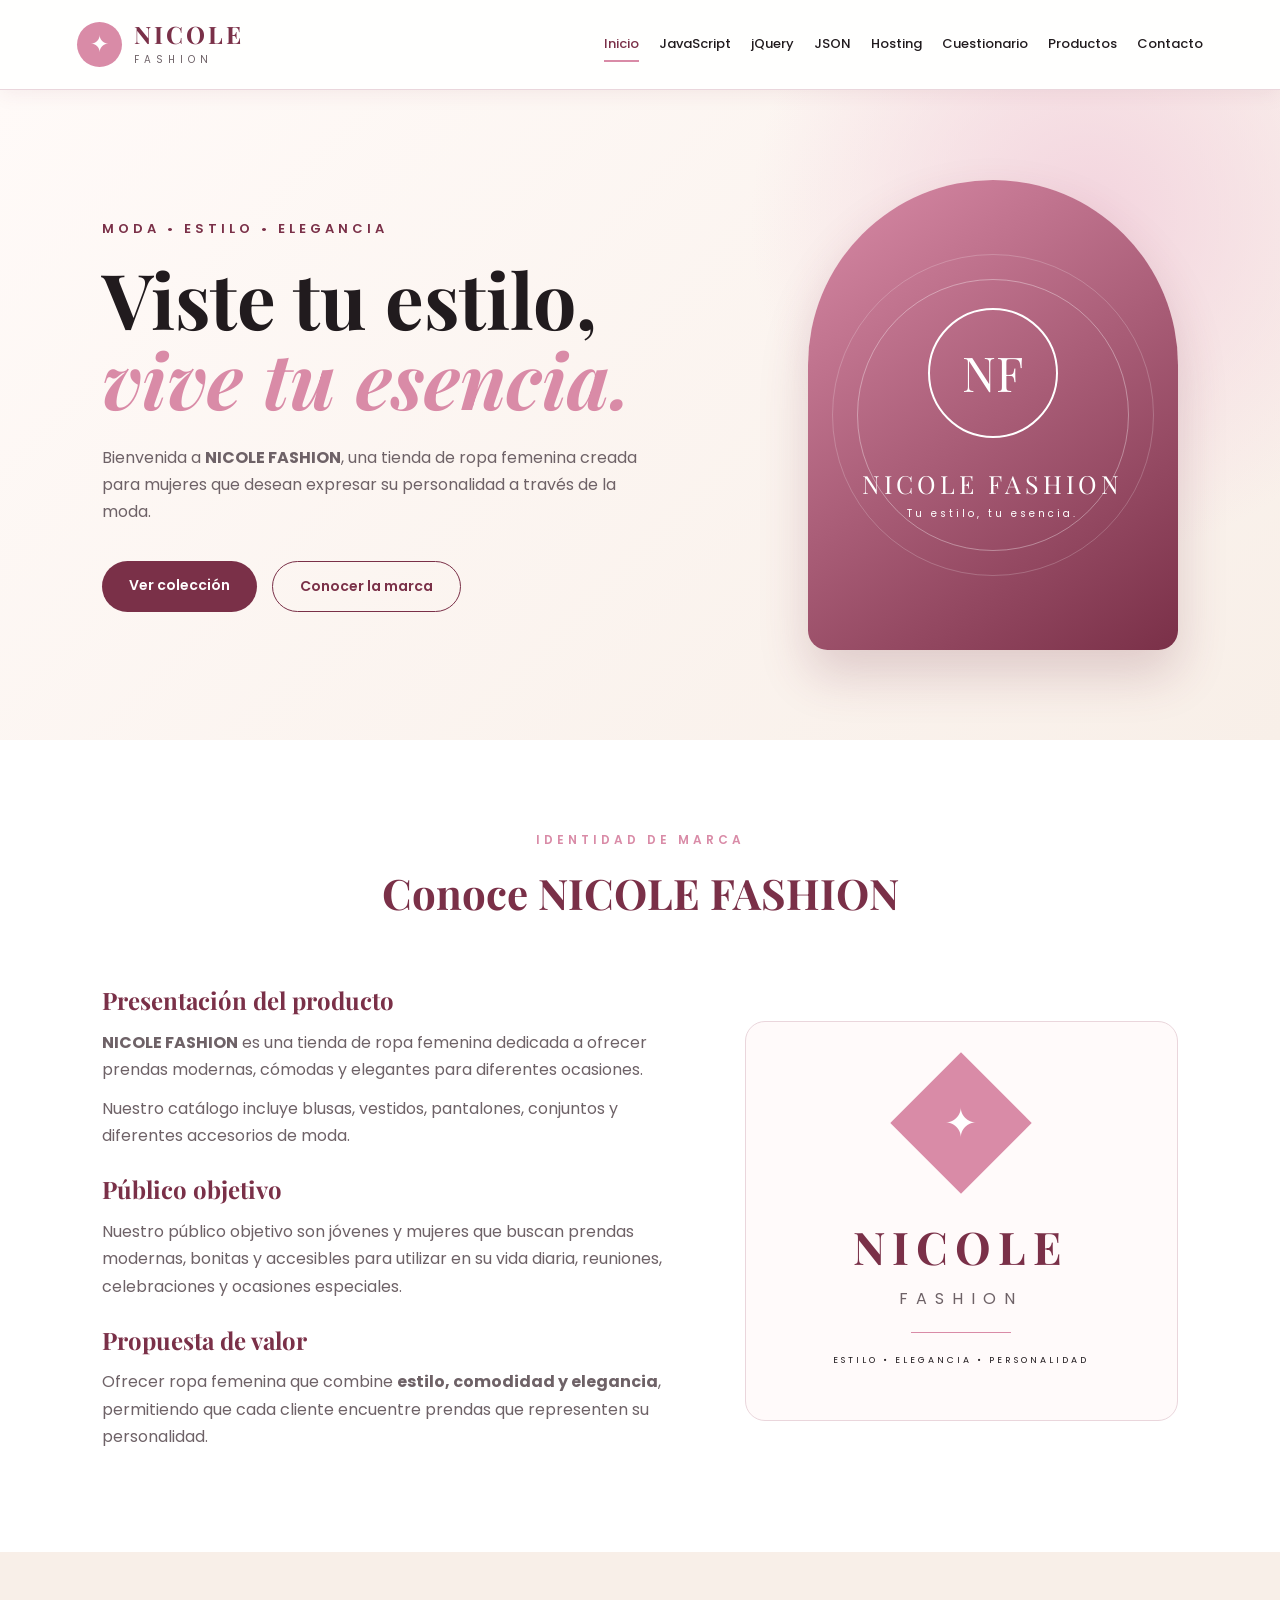
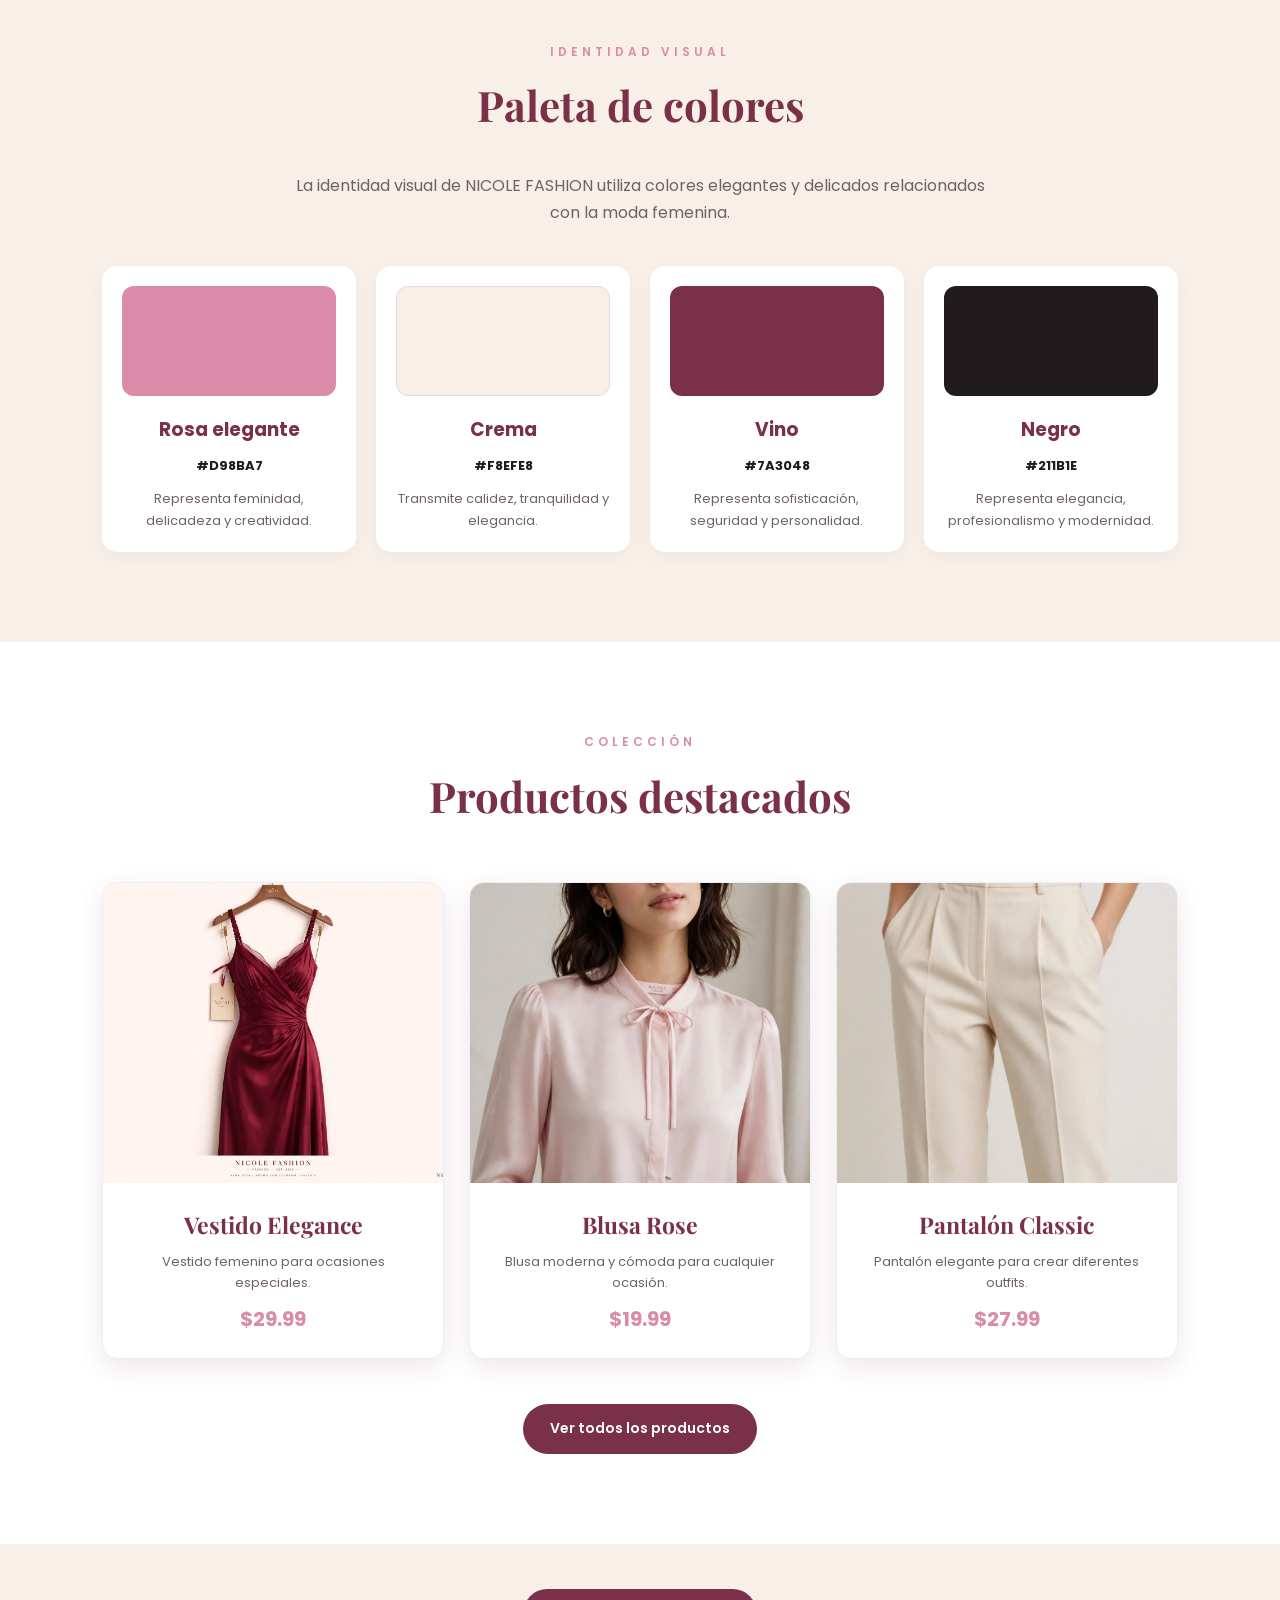
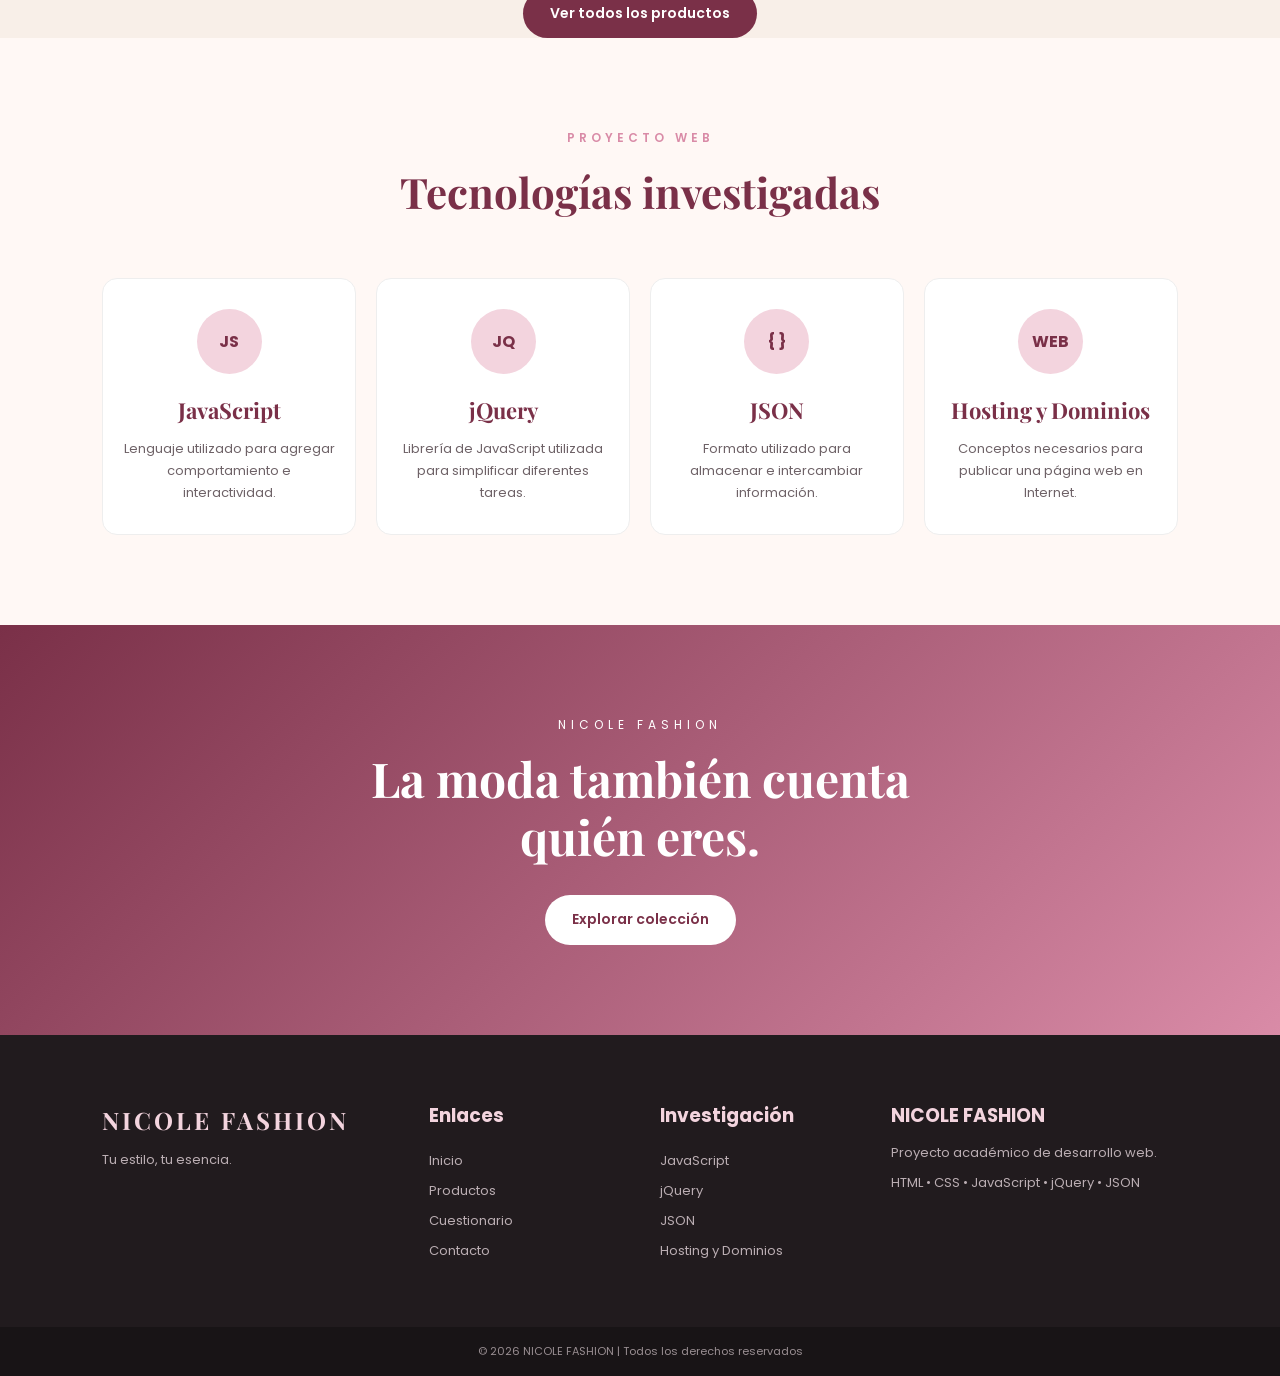
==== index.html @ 77bfb0a4 "first commit" ====
<!DOCTYPE html>
<html lang="es">
<head>
    <meta charset="UTF-8">
    <meta name="viewport" content="width=device-width, initial-scale=1.0">

    <title>NICOLE FASHION | Tienda de Ropa</title>

    <link rel="stylesheet" href="style.css">

    <!-- Fuente -->
    <link rel="preconnect" href="https://fonts.googleapis.com">
    <link rel="preconnect" href="https://fonts.gstatic.com" crossorigin>
    <link href="https://fonts.googleapis.com/css2?family=Playfair+Display:wght@500;600;700&family=Poppins:wght@300;400;500;600&display=swap" rel="stylesheet">
</head>

<body>

    <!-- =========================
         ENCABEZADO
    ========================== -->

    <header class="header">

        <div class="logo">
            <span class="logo-icon">✦</span>
            <div>
                <h1>NICOLE</h1>
                <p>FASHION</p>
            </div>
        </div>

        <nav class="navbar">
            <a href="index.html" class="activo">Inicio</a>
            <a href="javascript.html">JavaScript</a>
            <a href="jquery.html">jQuery</a>
            <a href="json.html">JSON</a>
            <a href="hosting.html">Hosting</a>
            <a href="cuestionario.html">Cuestionario</a>
            <a href="productos.html">Productos</a>
            <a href="contacto.html">Contacto</a>
        </nav>

    </header>


    <!-- =========================
         HERO / PRESENTACIÓN
    ========================== -->

    <section class="hero">

        <div class="hero-text">

            <p class="subtitulo">MODA • ESTILO • ELEGANCIA</p>

            <h2>
                Viste tu estilo,<br>
                <span>vive tu esencia.</span>
            </h2>

            <p>
                Bienvenida a <strong>NICOLE FASHION</strong>, una tienda de
                ropa femenina creada para mujeres que desean expresar
                su personalidad a través de la moda.
            </p>

            <div class="botones">

                <a href="productos.html" class="btn-principal">
                    Ver colección
                </a>

                <a href="#marca" class="btn-secundario">
                    Conocer la marca
                </a>

            </div>

        </div>


        <div class="hero-card">

            <div class="fashion-circle">
                <span>NF</span>
            </div>

            <p>NICOLE FASHION</p>
            <small>Tu estilo, tu esencia.</small>

        </div>

    </section>


    <!-- =========================
         IDENTIDAD DE MARCA
    ========================== -->

    <section class="marca" id="marca">

        <div class="titulo-seccion">
            <p>IDENTIDAD DE MARCA</p>
            <h2>Conoce NICOLE FASHION</h2>
        </div>

        <div class="marca-contenido">

            <div class="marca-texto">

                <h3>Presentación del producto</h3>

                <p>
                    <strong>NICOLE FASHION</strong> es una tienda de ropa
                    femenina dedicada a ofrecer prendas modernas, cómodas
                    y elegantes para diferentes ocasiones.
                </p>

                <p>
                    Nuestro catálogo incluye blusas, vestidos, pantalones,
                    conjuntos y diferentes accesorios de moda.
                </p>

                <h3>Público objetivo</h3>

                <p>
                    Nuestro público objetivo son jóvenes y mujeres que
                    buscan prendas modernas, bonitas y accesibles para
                    utilizar en su vida diaria, reuniones, celebraciones
                    y ocasiones especiales.
                </p>

                <h3>Propuesta de valor</h3>

                <p>
                    Ofrecer ropa femenina que combine
                    <strong>estilo, comodidad y elegancia</strong>,
                    permitiendo que cada cliente encuentre prendas que
                    representen su personalidad.
                </p>

            </div>


            <div class="logo-grande">

                <div class="logo-diamante">
                    <span>✦</span>
                </div>

                <h2>NICOLE</h2>
                <p>FASHION</p>

                <div class="linea-logo"></div>

                <small>ESTILO • ELEGANCIA • PERSONALIDAD</small>

            </div>

        </div>

    </section>


    <!-- =========================
         PALETA DE COLORES
    ========================== -->

    <section class="colores">

        <div class="titulo-seccion">
            <p>IDENTIDAD VISUAL</p>
            <h2>Paleta de colores</h2>
        </div>

        <p class="descripcion">
            La identidad visual de NICOLE FASHION utiliza colores
            elegantes y delicados relacionados con la moda femenina.
        </p>


        <div class="colores-grid">

            <div class="color-card">

                <div class="color-muestra rosa"></div>

                <h3>Rosa elegante</h3>

                <strong>#D98BA7</strong>

                <p>
                    Representa feminidad, delicadeza y creatividad.
                </p>

            </div>


            <div class="color-card">

                <div class="color-muestra crema"></div>

                <h3>Crema</h3>

                <strong>#F8EFE8</strong>

                <p>
                    Transmite calidez, tranquilidad y elegancia.
                </p>

            </div>


            <div class="color-card">

                <div class="color-muestra vino"></div>

                <h3>Vino</h3>

                <strong>#7A3048</strong>

                <p>
                    Representa sofisticación, seguridad y personalidad.
                </p>

            </div>


            <div class="color-card">

                <div class="color-muestra oscuro"></div>

                <h3>Negro</h3>

                <strong>#211B1E</strong>

                <p>
                    Representa elegancia, profesionalismo y modernidad.
                </p>

            </div>

        </div>

    </section>


 <!-- =========================
     PRODUCTOS DESTACADOS
========================== -->

<section class="destacados">

    <div class="titulo-seccion">
        <p>COLECCIÓN</p>
        <h2>Productos destacados</h2>
    </div>

    <div class="productos-preview">

        <!-- VESTIDO -->
        <article class="producto">

            <div class="producto-imagen">
                <img src="vestido.jpeg" alt="Vestido Elegance">
            </div>

            <div class="producto-info">
                <h3>Vestido Elegance</h3>
                <p>Vestido femenino para ocasiones especiales.</p>
                <strong>$29.99</strong>
            </div>

        </article>


        <!-- BLUSA -->
        <article class="producto">

            <div class="producto-imagen">
                <img src="camisa.jpeg" alt="Blusa Rose">
            </div>

            <div class="producto-info">
                <h3>Blusa Rose</h3>
                <p>Blusa moderna y cómoda para cualquier ocasión.</p>
                <strong>$19.99</strong>
            </div>

        </article>


        <!-- PANTALÓN -->
        <article class="producto">

            <div class="producto-imagen">
                <img src="pantalon.jpeg" alt="Pantalón Classic">
            </div>

            <div class="producto-info">
                <h3>Pantalón Classic</h3>
                <p>Pantalón elegante para crear diferentes outfits.</p>
                <strong>$27.99</strong>
            </div>

        </article>

    </div>

    <a href="productos.html" class="btn-principal boton-productos">
        Ver todos los productos
    </a>

</section>

        </div>


        <a href="productos.html" class="btn-principal boton-productos">
            Ver todos los productos
        </a>

    </section>


    <!-- =========================
         TECNOLOGÍAS
    ========================== -->

    <section class="tecnologias">

        <div class="titulo-seccion">

            <p>PROYECTO WEB</p>

            <h2>
                Tecnologías investigadas
            </h2>

        </div>


        <div class="tecnologias-grid">

            <a href="javascript.html" class="tec-card">
                <span>JS</span>
                <h3>JavaScript</h3>
                <p>
                    Lenguaje utilizado para agregar
                    comportamiento e interactividad.
                </p>
            </a>


            <a href="jquery.html" class="tec-card">
                <span>JQ</span>
                <h3>jQuery</h3>
                <p>
                    Librería de JavaScript utilizada para
                    simplificar diferentes tareas.
                </p>
            </a>


            <a href="json.html" class="tec-card">
                <span>{ }</span>
                <h3>JSON</h3>
                <p>
                    Formato utilizado para almacenar
                    e intercambiar información.
                </p>
            </a>


            <a href="hosting.html" class="tec-card">
                <span>WEB</span>
                <h3>Hosting y Dominios</h3>
                <p>
                    Conceptos necesarios para publicar
                    una página web en Internet.
                </p>
            </a>

        </div>

    </section>


    <!-- =========================
         LLAMADA FINAL
    ========================== -->

    <section class="llamada">

        <div>

            <p>NICOLE FASHION</p>

            <h2>
                La moda también cuenta<br>
                quién eres.
            </h2>

            <a href="productos.html" class="btn-blanco">
                Explorar colección
            </a>

        </div>

    </section>


    <!-- =========================
         PIE DE PÁGINA
    ========================== -->

    <footer>

        <div class="footer-logo">
            <h2>NICOLE FASHION</h2>
            <p>Tu estilo, tu esencia.</p>
        </div>


        <div class="footer-links">

            <h3>Enlaces</h3>

            <a href="index.html">Inicio</a>
            <a href="productos.html">Productos</a>
            <a href="cuestionario.html">Cuestionario</a>
            <a href="contacto.html">Contacto</a>

        </div>


        <div class="footer-links">

            <h3>Investigación</h3>

            <a href="javascript.html">JavaScript</a>
            <a href="jquery.html">jQuery</a>
            <a href="json.html">JSON</a>
            <a href="hosting.html">Hosting y Dominios</a>

        </div>


        <div class="footer-info">

            <h3>NICOLE FASHION</h3>

            <p>
                Proyecto académico de desarrollo web.
            </p>

            <p>
                HTML • CSS • JavaScript • jQuery • JSON
            </p>

        </div>

    </footer>


    <div class="copyright">

        <p>
            © 2026 NICOLE FASHION | Todos los derechos reservados
        </p>

    </div>


    <script src="script.js"></script>

</body>
</html>
---- style.css ----
/* =========================================
   NICOLE FASHION
   ESTILOS GENERALES
========================================= */

* {
    margin: 0;
    padding: 0;
    box-sizing: border-box;
}

html {
    scroll-behavior: smooth;
}

body {
    font-family: 'Poppins', sans-serif;
    background: #F8EFE8;
    color: #211B1E;
    line-height: 1.7;
}


/* =========================================
   VARIABLES
========================================= */

:root {

    --rosa: #D98BA7;
    --rosa-claro: #F3D4DE;
    --crema: #F8EFE8;
    --vino: #7A3048;
    --oscuro: #211B1E;
    --blanco: #FFFFFF;
    --gris: #6E6267;

}


/* =========================================
   HEADER
========================================= */

.header {

    width: 100%;
    min-height: 90px;

    display: flex;
    align-items: center;
    justify-content: space-between;

    padding: 15px 6%;

    background: rgba(255, 255, 255, 0.96);

    border-bottom: 1px solid #ead6dc;

    position: sticky;
    top: 0;
    z-index: 1000;

    box-shadow: 0 3px 20px rgba(122, 48, 72, 0.08);

}


/* =========================================
   LOGO
========================================= */

.logo {

    display: flex;
    align-items: center;
    gap: 12px;

}

.logo-icon {

    width: 45px;
    height: 45px;

    display: flex;
    align-items: center;
    justify-content: center;

    border-radius: 50%;

    background: var(--rosa);

    color: white;

    font-size: 23px;

}

.logo h1 {

    font-family: 'Playfair Display', serif;

    font-size: 24px;

    letter-spacing: 3px;

    line-height: 1;

    color: var(--vino);

}

.logo p {

    font-size: 10px;

    letter-spacing: 5px;

    color: var(--gris);

    margin-top: 5px;

}


/* =========================================
   NAVBAR
========================================= */

.navbar {

    display: flex;

    align-items: center;

    gap: 20px;

}

.navbar a {

    text-decoration: none;

    color: var(--oscuro);

    font-size: 13px;

    font-weight: 500;

    transition: 0.3s;

    position: relative;

}

.navbar a::after {

    content: "";

    width: 0;

    height: 2px;

    background: var(--rosa);

    position: absolute;

    left: 0;

    bottom: -6px;

    transition: 0.3s;

}

.navbar a:hover::after,
.navbar a.activo::after {

    width: 100%;

}

.navbar a:hover,
.navbar a.activo {

    color: var(--vino);

}


/* =========================================
   HERO
========================================= */

.hero {

    min-height: 650px;

    padding: 80px 8%;

    display: flex;

    align-items: center;

    justify-content: space-between;

    gap: 60px;

    background:

        radial-gradient(
            circle at 85% 20%,
            #f3d4de 0,
            transparent 28%
        ),

        linear-gradient(
            135deg,
            #fffaf8,
            #f8efe8
        );

}

/* =========================
   TARJETAS DE PRODUCTOS
========================= */

.producto {
    background: #ffffff;
    border-radius: 18px;
    overflow: hidden;
    box-shadow: 0 8px 25px rgba(122, 48, 72, 0.12);
    transition: transform 0.3s ease, box-shadow 0.3s ease;
}

.producto:hover {
    transform: translateY(-8px);
    box-shadow: 0 15px 35px rgba(122, 48, 72, 0.20);
}


/* =========================
   IMAGEN GRANDE Y ELEGANTE
========================= */

.producto-imagen {
    width: 100%;
    height: 380px;
    background: #f8efe8;
    display: flex;
    justify-content: center;
    align-items: center;
    overflow: hidden;
}

.producto-imagen img {
    width: 100%;
    height: 100%;
    object-fit: cover;
    display: block;
    transition: transform 0.5s ease;
}


/* Efecto al pasar el mouse */

.producto:hover .producto-imagen img {
    transform: scale(1.05);
}


/* =========================
   INFORMACIÓN DEL PRODUCTO
========================= */

.producto-info {
    padding: 22px;
    text-align: center;
}

.producto-info h3 {
    font-family: 'Playfair Display', serif;
    color: #7A3048;
    font-size: 23px;
    margin-bottom: 8px;
}

.producto-info p {
    color: #666;
    font-size: 14px;
    line-height: 1.6;
    margin-bottom: 12px;
}

.producto-info strong {
    color: #211B1E;
    font-size: 20px;
}


/* =========================
   DISEÑO RESPONSIVO
========================= */

@media (max-width: 768px) {

    .producto-imagen {
        height: 320px;
    }

}

@media (max-width: 480px) {

    .producto-imagen {
        height: 280px;
    }

}


/* =========================================
   HERO TEXTO
========================================= */

.hero-text {

    max-width: 650px;

}

.subtitulo {

    color: var(--vino);

    font-size: 13px;

    letter-spacing: 4px;

    font-weight: 600;

    margin-bottom: 18px;

}

.hero h2 {

    font-family: 'Playfair Display', serif;

    font-size: clamp(50px, 6vw, 82px);

    line-height: 1.05;

    color: var(--oscuro);

    margin-bottom: 25px;

}

.hero h2 span {

    color: var(--rosa);

    font-style: italic;

}

.hero-text > p:not(.subtitulo) {

    max-width: 560px;

    color: var(--gris);

    font-size: 16px;

}


/* =========================================
   BOTONES
========================================= */

.botones {

    display: flex;

    gap: 15px;

    margin-top: 35px;

    flex-wrap: wrap;

}

.btn-principal,
.btn-secundario,
.btn-blanco {

    display: inline-block;

    text-decoration: none;

    padding: 13px 27px;

    border-radius: 30px;

    font-size: 14px;

    font-weight: 600;

    transition: 0.3s;

}

.btn-principal {

    background: var(--vino);

    color: white;

}

.btn-principal:hover {

    background: var(--rosa);

    transform: translateY(-3px);

    box-shadow: 0 10px 25px rgba(122, 48, 72, 0.2);

}

.btn-secundario {

    border: 1px solid var(--vino);

    color: var(--vino);

}

.btn-secundario:hover {

    background: var(--vino);

    color: white;

}


/* =========================================
   TARJETA HERO
========================================= */

.hero-card {

    width: 370px;

    height: 470px;

    background:

        linear-gradient(
            145deg,
            #d98ba7,
            #7a3048
        );

    border-radius: 190px 190px 20px 20px;

    display: flex;

    flex-direction: column;

    align-items: center;

    justify-content: center;

    color: white;

    box-shadow: 0 25px 50px rgba(122, 48, 72, 0.2);

    position: relative;

    overflow: hidden;

}

.hero-card::before {

    content: "";

    width: 270px;
    height: 270px;

    border-radius: 50%;

    border: 1px solid rgba(255,255,255,0.35);

    position: absolute;

}

.hero-card::after {

    content: "";

    width: 320px;
    height: 320px;

    border-radius: 50%;

    border: 1px solid rgba(255,255,255,0.2);

    position: absolute;

}

.fashion-circle {

    width: 130px;
    height: 130px;

    border-radius: 50%;

    border: 2px solid white;

    display: flex;

    align-items: center;
    justify-content: center;

    z-index: 2;

}

.fashion-circle span {

    font-family: 'Playfair Display', serif;

    font-size: 48px;

}

.hero-card p {

    margin-top: 25px;

    font-family: 'Playfair Display', serif;

    font-size: 25px;

    letter-spacing: 4px;

    z-index: 2;

}

.hero-card small {

    letter-spacing: 3px;

    font-size: 10px;

    z-index: 2;

}


/* =========================================
   SECCIONES
========================================= */

section {

    padding: 90px 8%;

}

.titulo-seccion {

    text-align: center;

    margin-bottom: 50px;

}

.titulo-seccion p {

    color: var(--rosa);

    font-size: 12px;

    letter-spacing: 4px;

    font-weight: 600;

    margin-bottom: 8px;

}

.titulo-seccion h2 {

    font-family: 'Playfair Display', serif;

    font-size: 42px;

    color: var(--vino);

}


/* =========================================
   MARCA
========================================= */

.marca {

    background: white;

}

.marca-contenido {

    max-width: 1150px;

    margin: auto;

    display: grid;

    grid-template-columns: 1.3fr 1fr;

    gap: 80px;

    align-items: center;

}

.marca-texto h3 {

    font-family: 'Playfair Display', serif;

    color: var(--vino);

    font-size: 24px;

    margin-bottom: 8px;

    margin-top: 20px;

}

.marca-texto h3:first-child {

    margin-top: 0;

}

.marca-texto p {

    color: var(--gris);

    margin-bottom: 12px;

}

.logo-grande {

    min-height: 400px;

    border: 1px solid #ead6dc;

    border-radius: 20px;

    background: #fffafa;

    display: flex;

    flex-direction: column;

    align-items: center;

    justify-content: center;

    text-align: center;

}

.logo-diamante {

    width: 100px;
    height: 100px;

    background: var(--rosa);

    transform: rotate(45deg);

    display: flex;

    align-items: center;
    justify-content: center;

    margin-bottom: 35px;

}

.logo-diamante span {

    transform: rotate(-45deg);

    color: white;

    font-size: 40px;

}

.logo-grande h2 {

    font-family: 'Playfair Display', serif;

    font-size: 45px;

    letter-spacing: 7px;

    color: var(--vino);

}

.logo-grande > p {

    letter-spacing: 8px;

    color: var(--gris);

}

.linea-logo {

    width: 100px;

    height: 1px;

    background: var(--rosa);

    margin: 20px;

}

.logo-grande small {

    font-size: 9px;

    letter-spacing: 3px;

}


/* =========================================
   COLORES
========================================= */

.colores {

    background: var(--crema);

}

.descripcion {

    text-align: center;

    max-width: 700px;

    margin: -20px auto 40px;

    color: var(--gris);

}

.colores-grid {

    display: grid;

    grid-template-columns: repeat(4, 1fr);

    gap: 20px;

    max-width: 1100px;

    margin: auto;

}

.color-card {

    background: white;

    padding: 20px;

    border-radius: 15px;

    text-align: center;

    box-shadow: 0 5px 20px rgba(0,0,0,0.04);

}

.color-muestra {

    width: 100%;

    height: 110px;

    border-radius: 12px;

    margin-bottom: 18px;

}

.color-muestra.rosa {

    background: #D98BA7;

}

.color-muestra.crema {

    background: #F8EFE8;

    border: 1px solid #ead6dc;

}

.color-muestra.vino {

    background: #7A3048;

}

.color-muestra.oscuro {

    background: #211B1E;

}

.color-card h3 {

    color: var(--vino);

    margin-bottom: 5px;

}

.color-card strong {

    font-size: 13px;

}

.color-card p {

    color: var(--gris);

    font-size: 13px;

    margin-top: 10px;

}


/* =========================================
   PRODUCTOS
========================================= */

.destacados {

    background: white;

}

.productos-preview {

    max-width: 1150px;

    margin: auto;

    display: grid;

    grid-template-columns: repeat(3, 1fr);

    gap: 25px;

}

.producto {

    border: 1px solid #eee;

    border-radius: 15px;

    overflow: hidden;

    transition: 0.3s;

    background: white;

}

.producto:hover {

    transform: translateY(-7px);

    box-shadow: 0 15px 35px rgba(122,48,72,0.12);

}

.producto-imagen {

    height: 300px;

    display: flex;

    align-items: center;

    justify-content: center;

    position: relative;

}

.producto-imagen span {

    background: rgba(255,255,255,0.9);

    padding: 10px 18px;

    border-radius: 20px;

    color: var(--vino);

    font-weight: 600;

    letter-spacing: 2px;

    font-size: 12px;

}

.vestido {

    background:

        linear-gradient(
            145deg,
            #efc1d0,
            #b96280
        );

}

.blusa {

    background:

        linear-gradient(
            145deg,
            #f8dedb,
            #d99b9b
        );

}

.pantalon {

    background:

        linear-gradient(
            145deg,
            #b9a0aa,
            #5b414b
        );

}

.producto-info {

    padding: 22px;

}

.producto-info h3 {

    color: var(--vino);

    font-family: 'Playfair Display', serif;

    font-size: 23px;

}

.producto-info p {

    color: var(--gris);

    font-size: 13px;

    margin: 8px 0;

}

.producto-info strong {

    color: var(--rosa);

    font-size: 20px;

}

.boton-productos {

    display: block;

    width: max-content;

    margin: 45px auto 0;

}


/* =========================================
   TECNOLOGÍAS
========================================= */

.tecnologias {

    background: #fff8f5;

}

.tecnologias-grid {

    max-width: 1100px;

    margin: auto;

    display: grid;

    grid-template-columns: repeat(4, 1fr);

    gap: 20px;

}

.tec-card {

    text-decoration: none;

    color: inherit;

    background: white;

    padding: 30px 20px;

    border-radius: 15px;

    text-align: center;

    border: 1px solid #eee;

    transition: 0.3s;

}

.tec-card:hover {

    transform: translateY(-7px);

    border-color: var(--rosa);

}

.tec-card span {

    width: 65px;
    height: 65px;

    display: flex;

    align-items: center;
    justify-content: center;

    border-radius: 50%;

    margin: auto auto 18px;

    background: var(--rosa-claro);

    color: var(--vino);

    font-weight: bold;

}

.tec-card h3 {

    font-family: 'Playfair Display', serif;

    color: var(--vino);

    font-size: 22px;

}

.tec-card p {

    color: var(--gris);

    font-size: 13px;

    margin-top: 8px;

}


/* =========================================
   LLAMADA FINAL
========================================= */

.llamada {

    background:

        linear-gradient(
            135deg,
            #7A3048,
            #D98BA7
        );

    color: white;

    text-align: center;

}

.llamada p {

    letter-spacing: 5px;

    font-size: 12px;

}

.llamada h2 {

    font-family: 'Playfair Display', serif;

    font-size: 48px;

    line-height: 1.2;

    margin: 15px 0 30px;

}

.btn-blanco {

    background: white;

    color: var(--vino);

}

.btn-blanco:hover {

    transform: translateY(-3px);

}


/* =========================================
   FOOTER
========================================= */

footer {

    background: #211B1E;

    color: white;

    padding: 65px 8%;

    display: grid;

    grid-template-columns: 1.5fr 1fr 1fr 1.5fr;

    gap: 40px;

}

.footer-logo h2 {

    font-family: 'Playfair Display', serif;

    color: #F3D4DE;

    letter-spacing: 3px;

}

.footer-logo p,
.footer-info p {

    color: #bbaeb3;

    font-size: 13px;

    margin-top: 8px;

}

.footer-links {

    display: flex;

    flex-direction: column;

    gap: 8px;

}

.footer-links h3,
.footer-info h3 {

    color: #F3D4DE;

    margin-bottom: 10px;

}

.footer-links a {

    text-decoration: none;

    color: #bbaeb3;

    font-size: 13px;

    transition: 0.3s;

}

.footer-links a:hover {

    color: white;

}


/* =========================================
   COPYRIGHT
========================================= */

.copyright {

    background: #181416;

    text-align: center;

    padding: 15px;

    color: #998e92;

    font-size: 11px;

}


/* =========================================
   RESPONSIVE
========================================= */

@media (max-width: 1100px) {

    .navbar {

        gap: 12px;

    }

    .navbar a {

        font-size: 11px;

    }

    .hero {

        padding: 60px 5%;

    }

    section {

        padding: 70px 5%;

    }

}


@media (max-width: 900px) {

    .header {

        flex-direction: column;

        gap: 15px;

    }

    .navbar {

        flex-wrap: wrap;

        justify-content: center;

    }

    .hero {

        flex-direction: column;

        text-align: center;

    }

    .botones {

        justify-content: center;

    }

    .hero-card {

        width: 300px;

        height: 390px;

    }

    .marca-contenido {

        grid-template-columns: 1fr;

    }

    .colores-grid {

        grid-template-columns: repeat(2, 1fr);

    }

    .tecnologias-grid {

        grid-template-columns: repeat(2, 1fr);

    }

    footer {

        grid-template-columns: repeat(2, 1fr);

    }

}


@media (max-width: 600px) {

    .hero h2 {

        font-size: 45px;

    }

    .hero-card {

        width: 260px;

        height: 350px;

    }

    .productos-preview {

        grid-template-columns: 1fr;

    }

    .colores-grid {

        grid-template-columns: 1fr;

    }

    .tecnologias-grid {

        grid-template-columns: 1fr;

    }

    footer {

        grid-template-columns: 1fr;

        text-align: center;

    }

    .footer-links {

        align-items: center;

    }

}
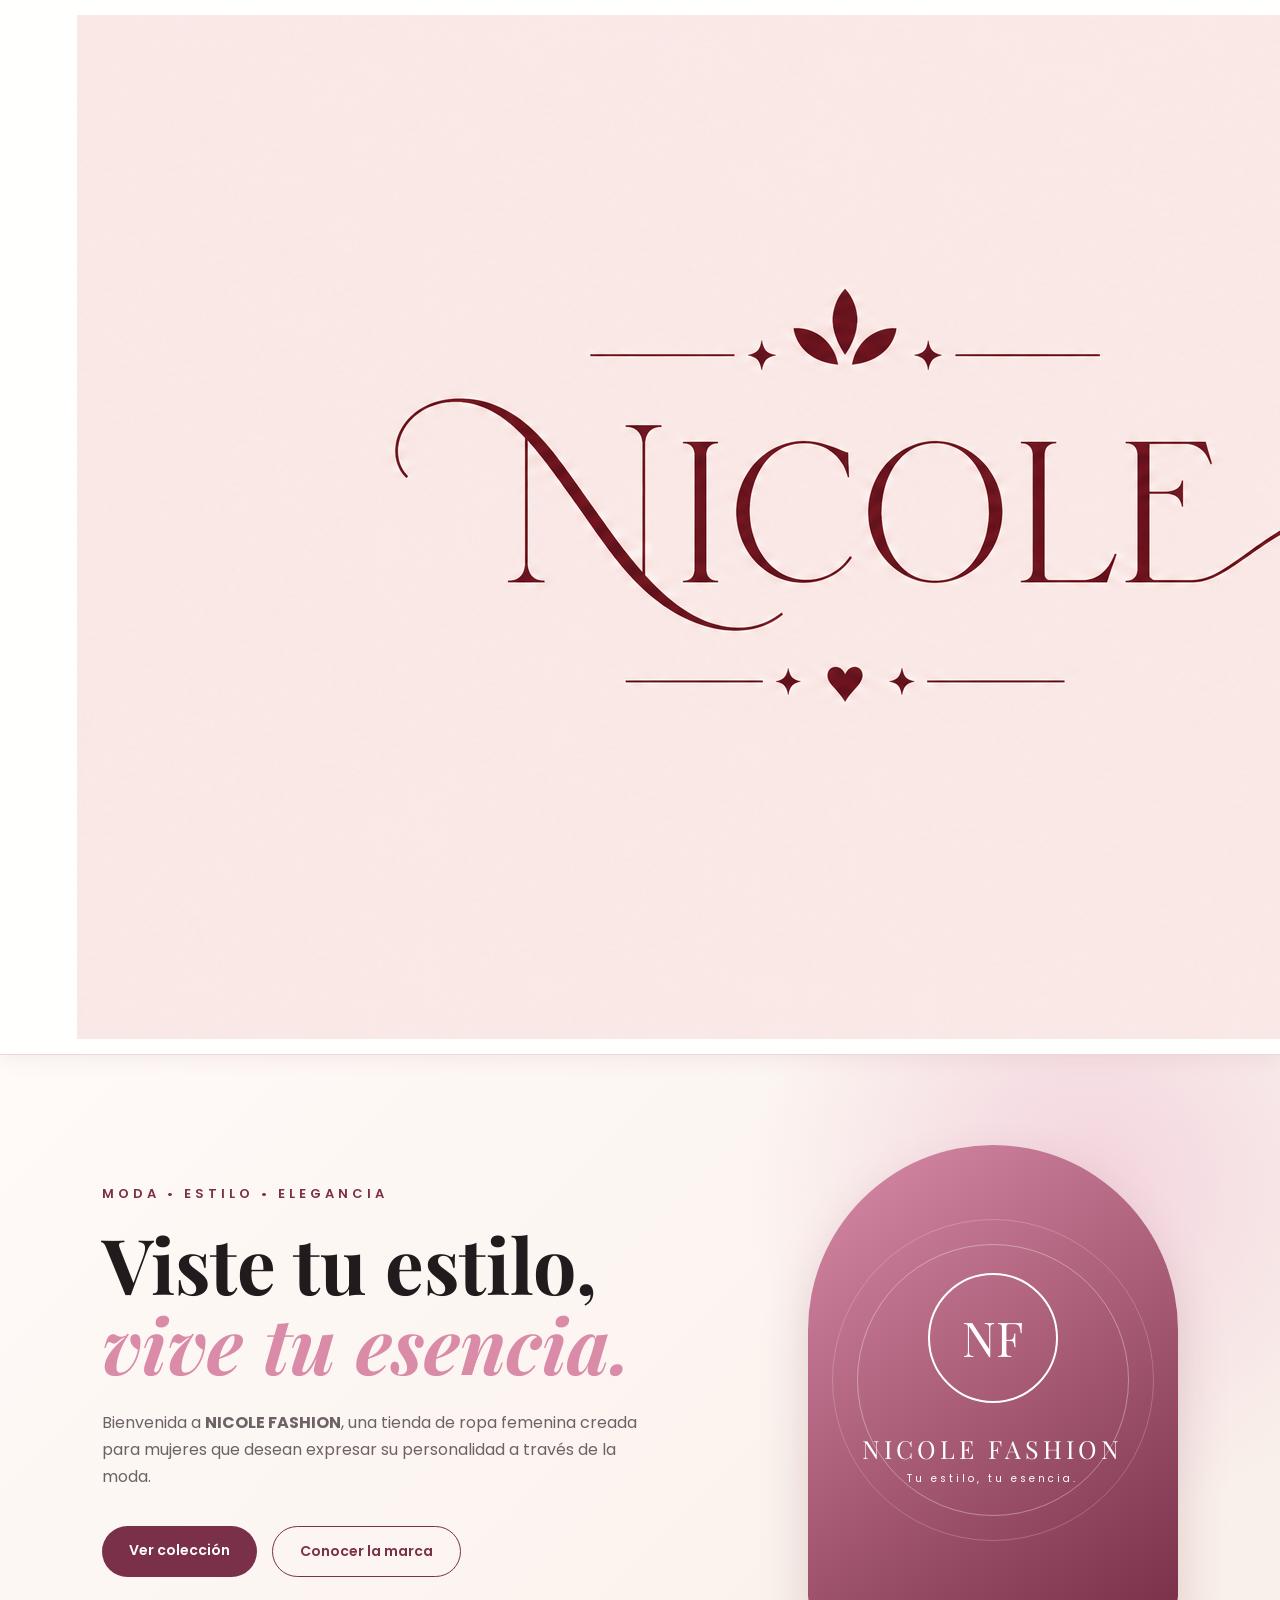
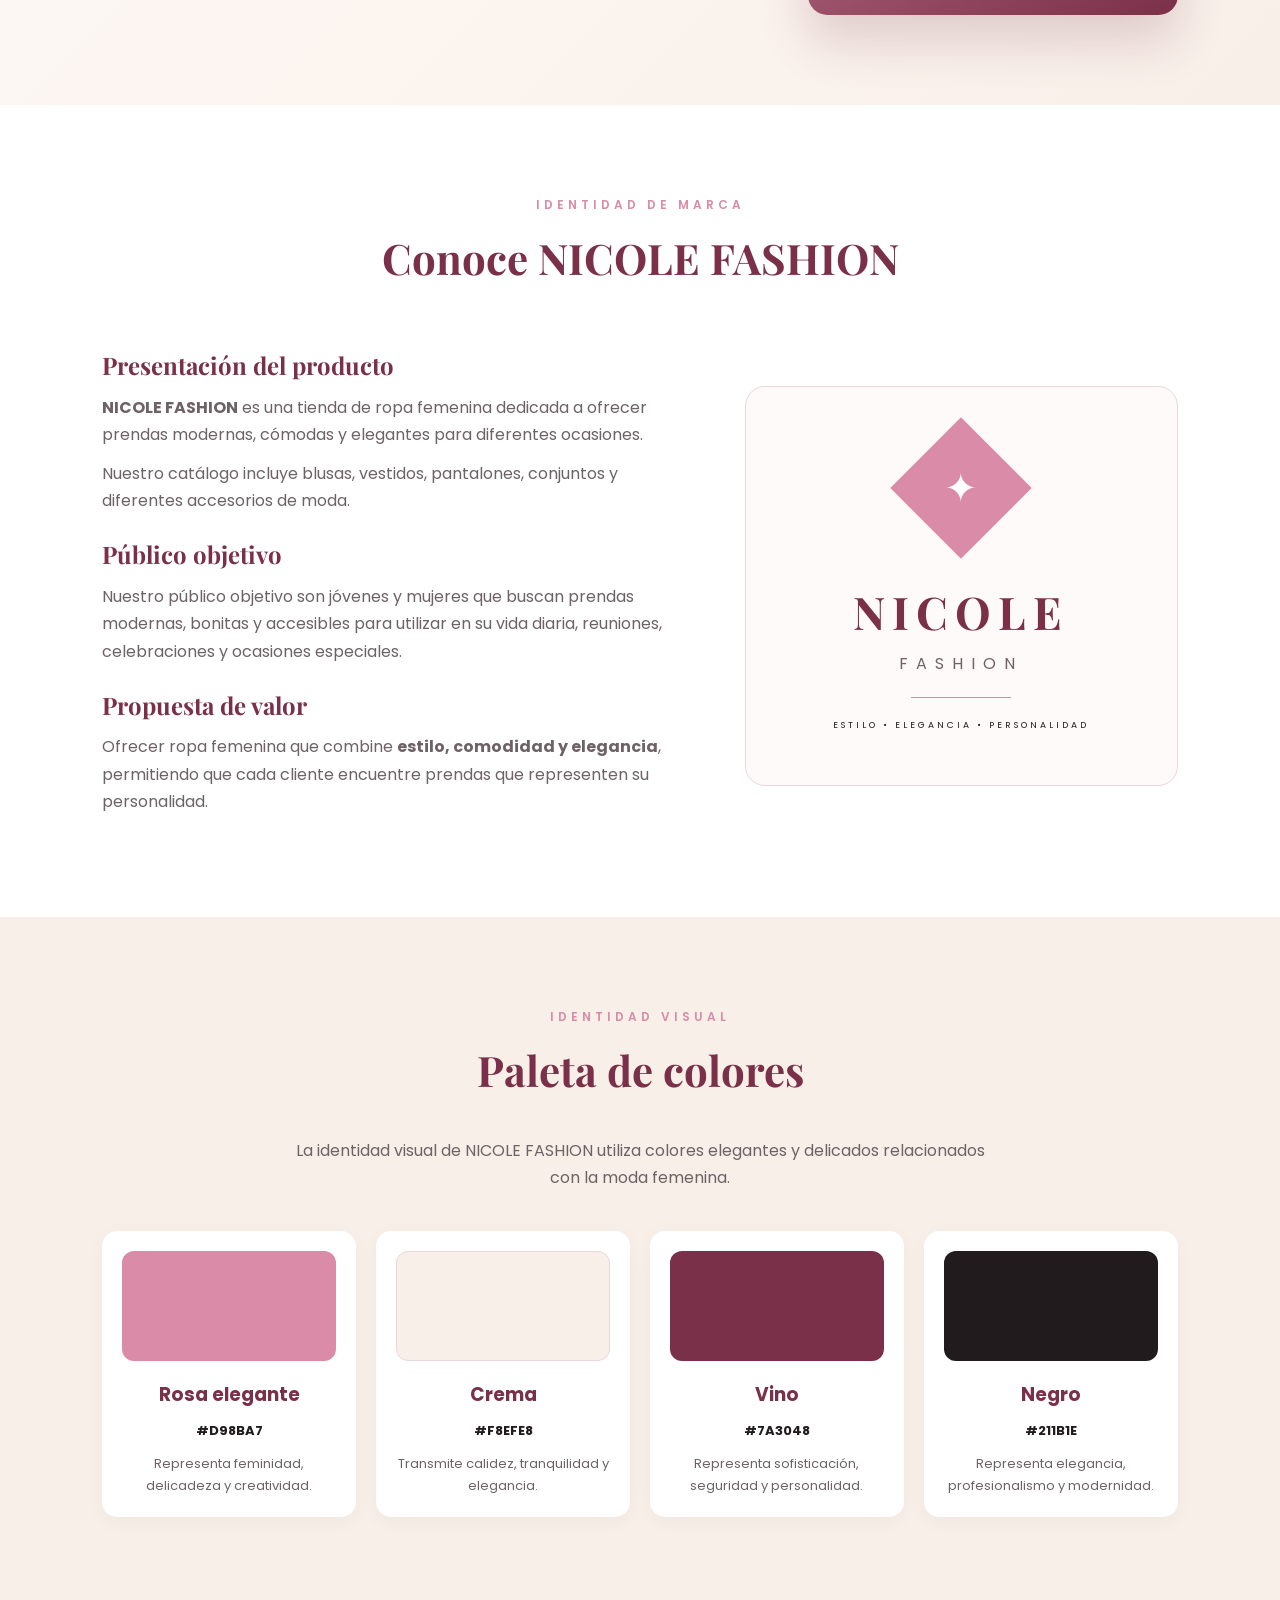
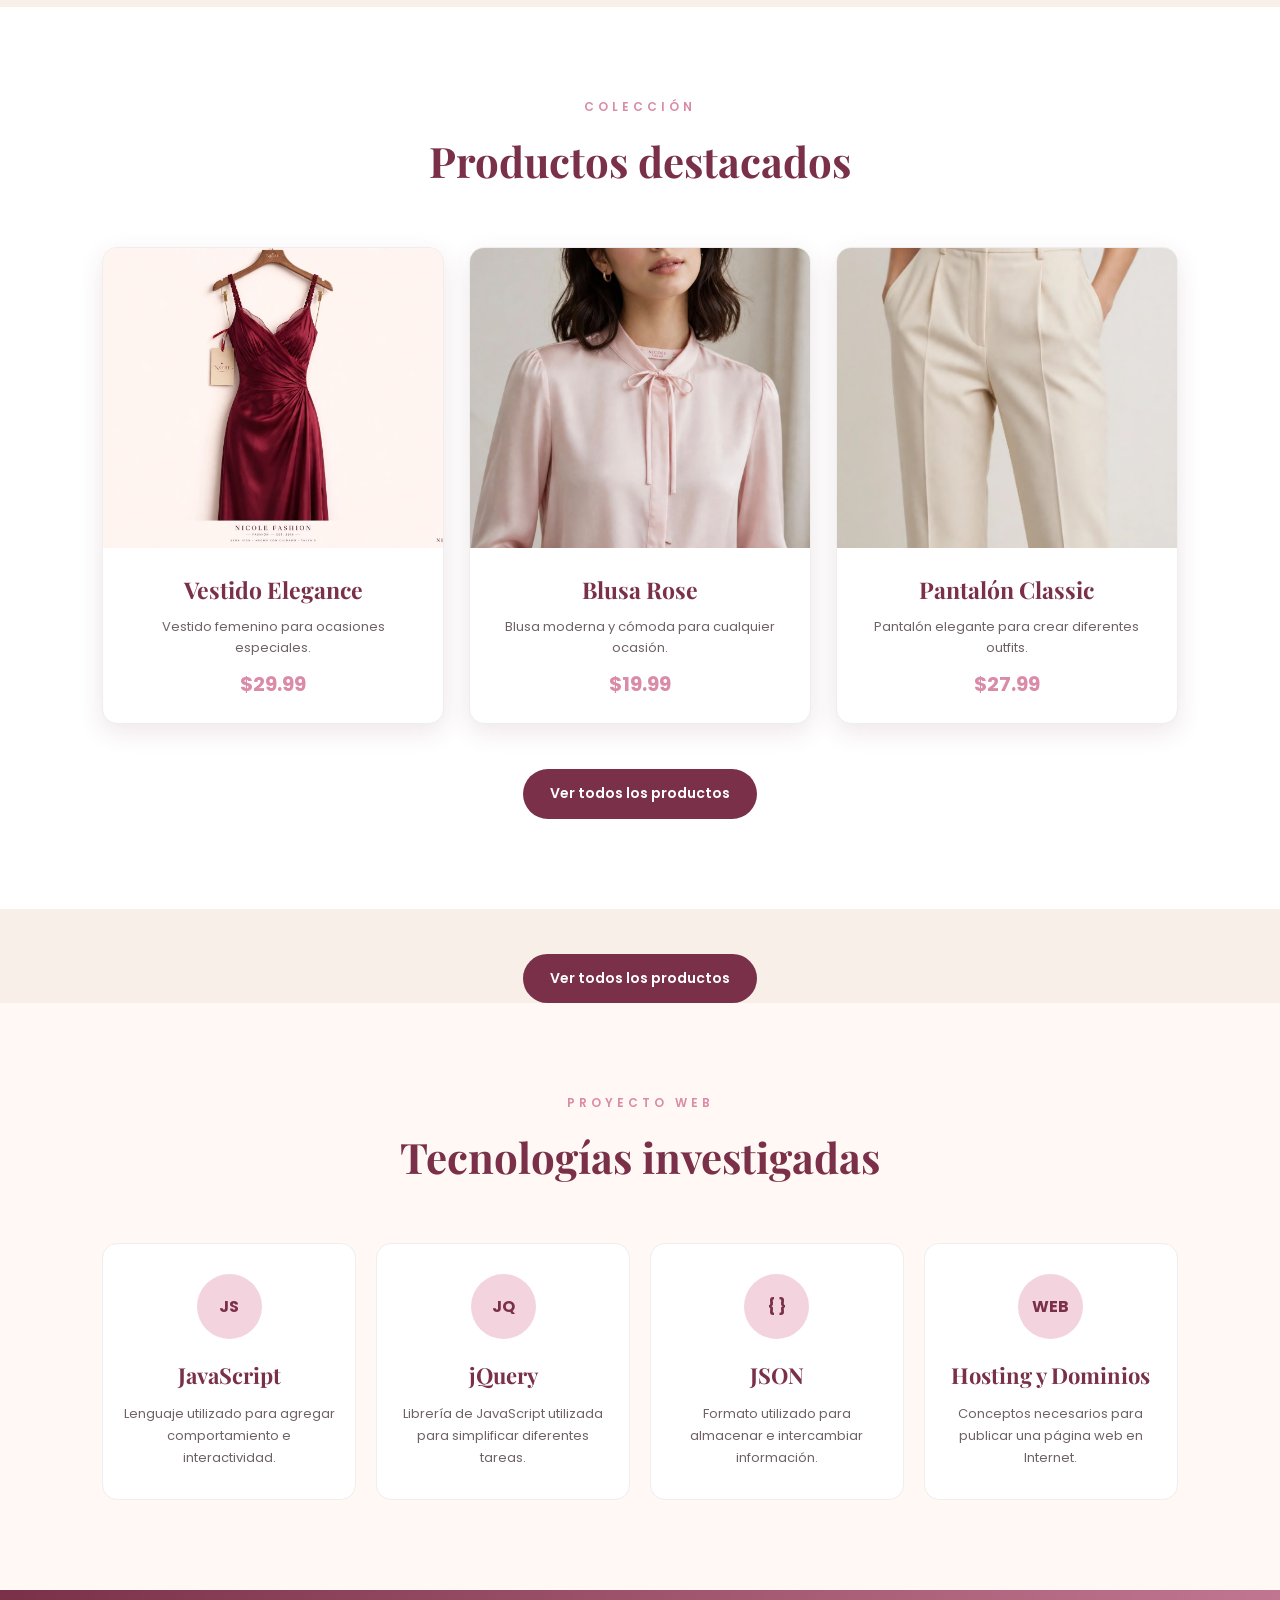
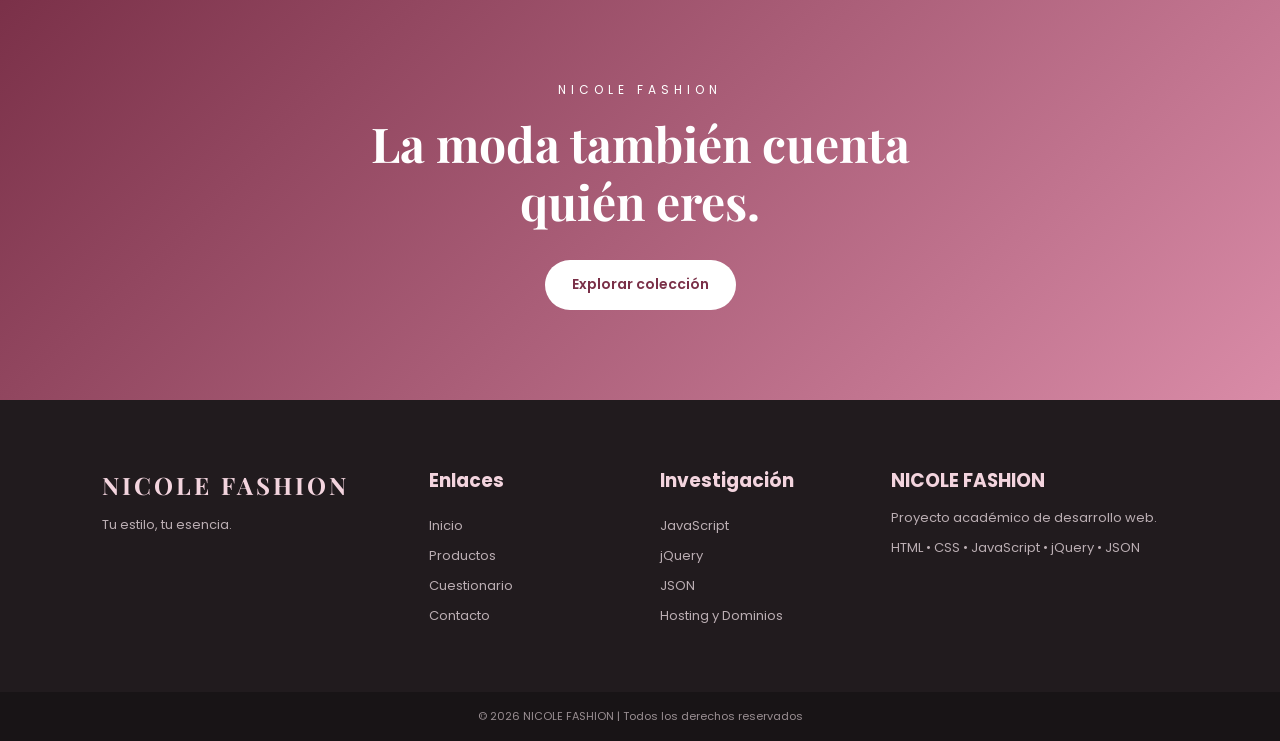
==== commit 30db9fe3: "commit" ====
--- a/index.html
+++ b/index.html
@@ -23,6 +23,7 @@
     <header class="header">
 
         <div class="logo">
+              <img src="logo.02.png" alt="logo">
             <span class="logo-icon">✦</span>
             <div>
                 <h1>NICOLE</h1>
